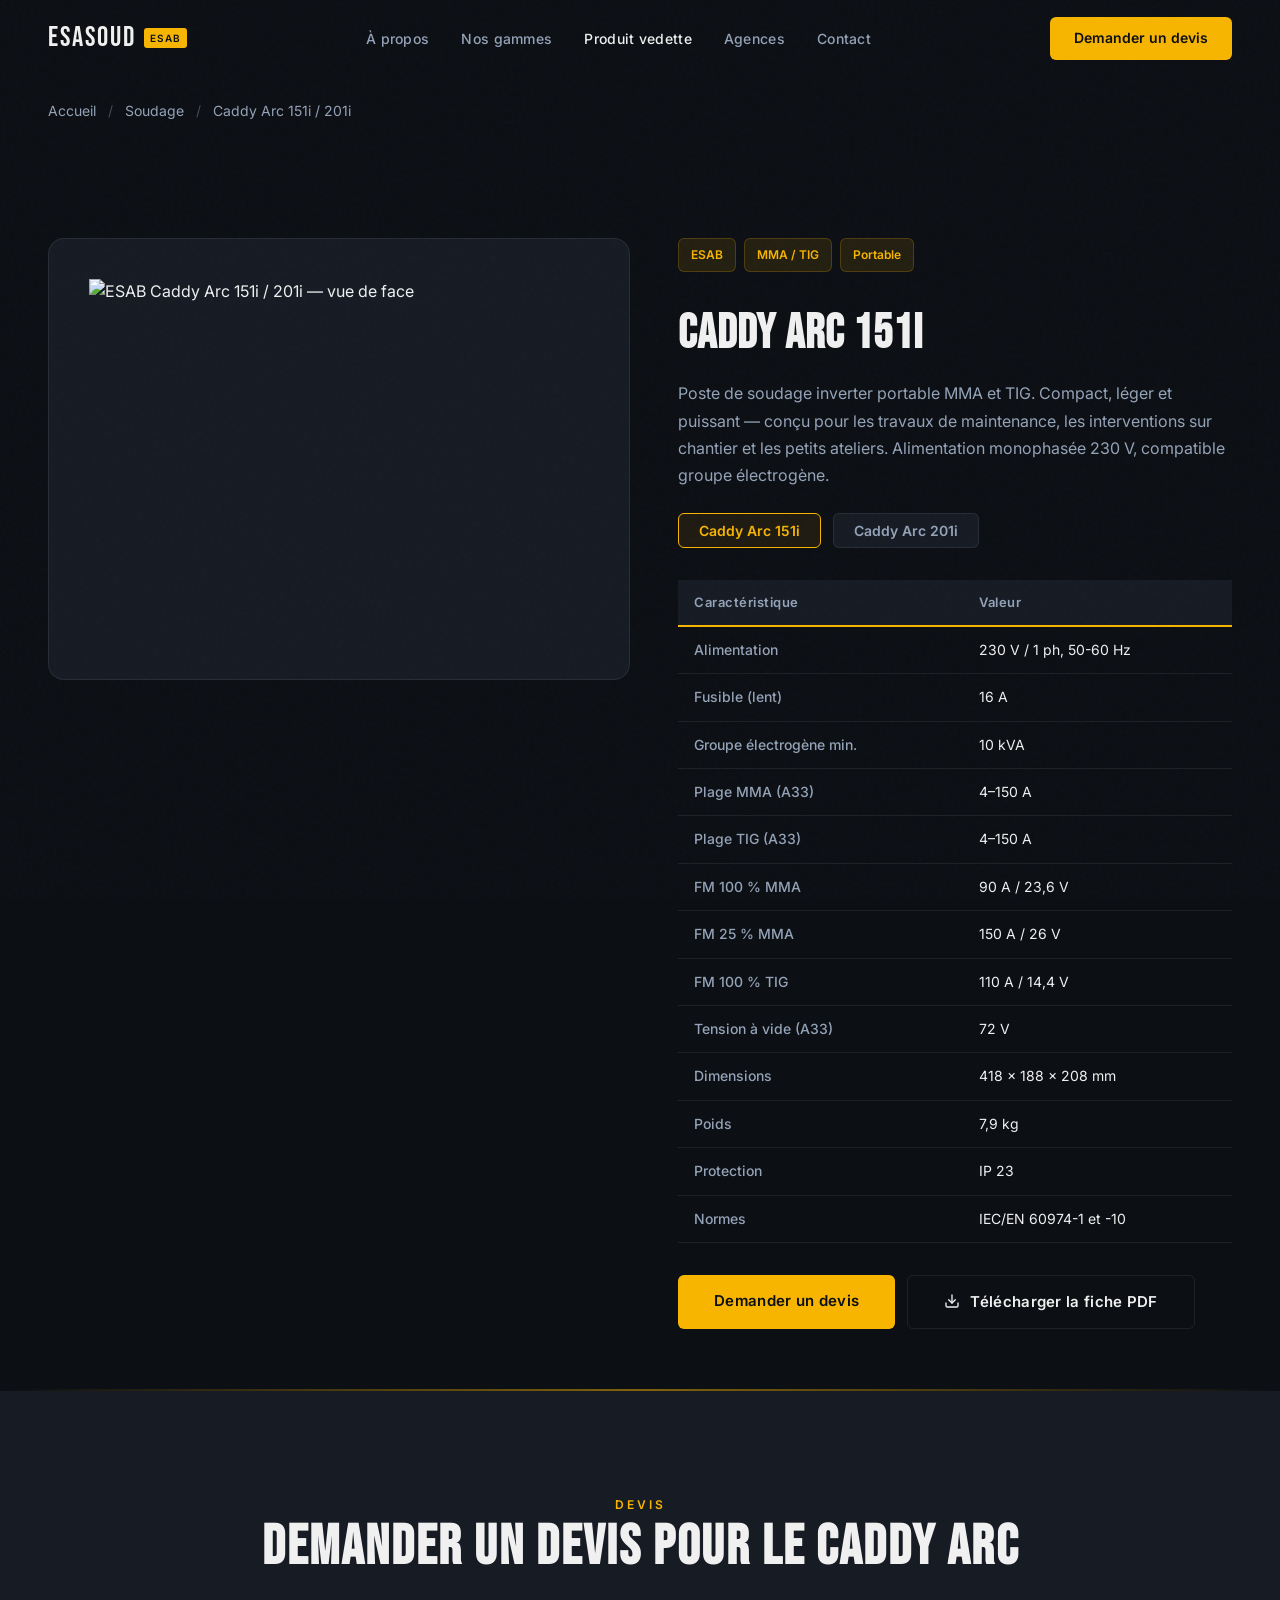
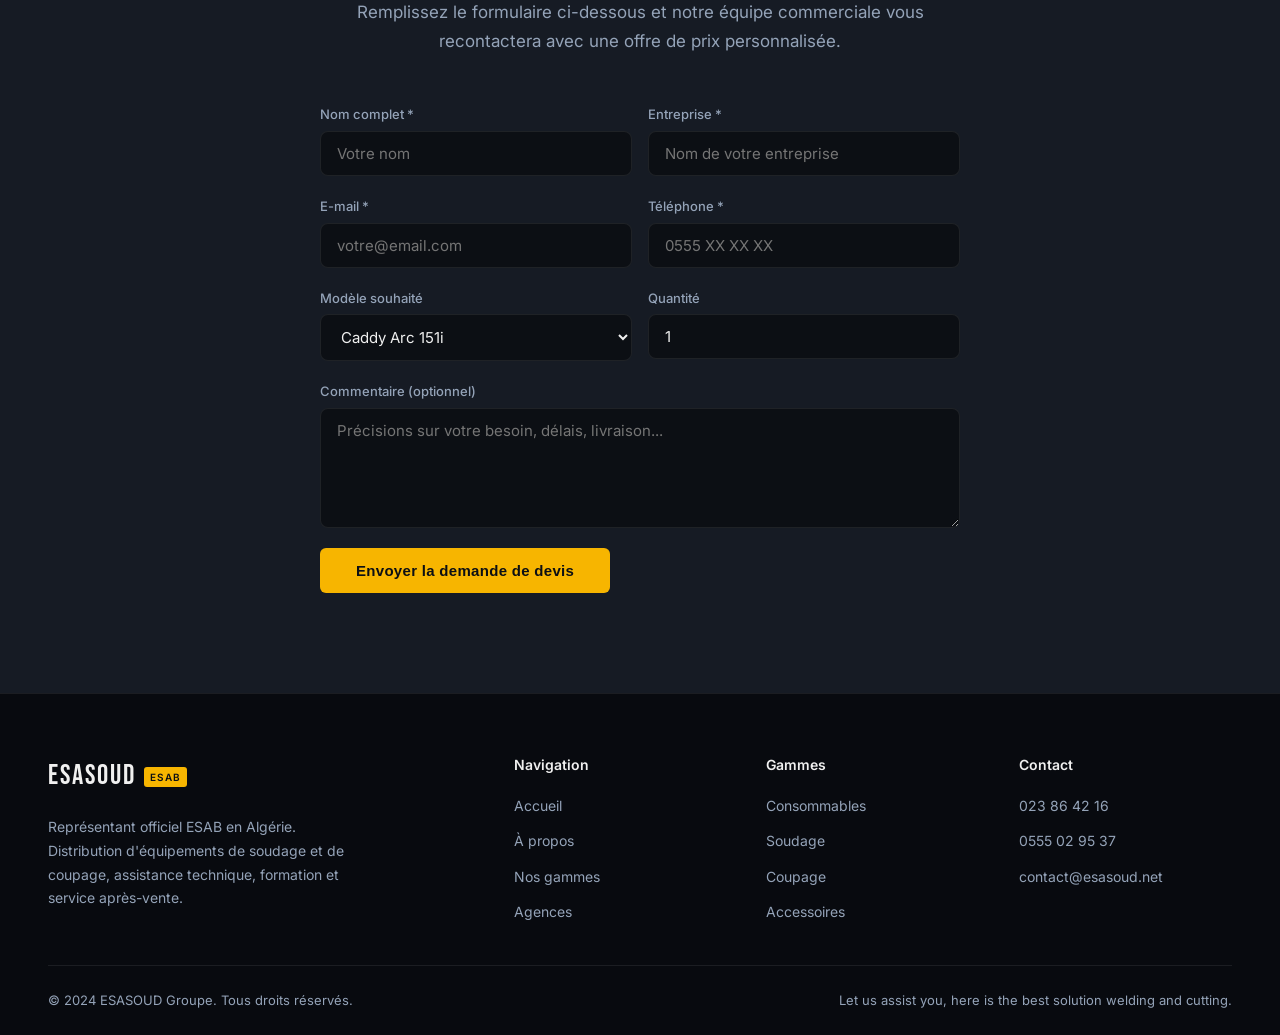
==== produit.html @ b8104f25 "ESASOUD V1 — Forge noire (dark theme) Site vitrine complet : slider full screen 4 slides, gammes, pr" ====
<!DOCTYPE html>
<html lang="fr">
<head>
  <meta charset="UTF-8">
  <meta name="viewport" content="width=device-width, initial-scale=1.0">
  <title>Caddy Arc 151i / 201i — ESASOUD Welding & Cutting</title>
  <meta name="description" content="Fiche technique du poste de soudage portable ESAB Caddy Arc 151i et 201i. Spécifications complètes, PDF et demande de devis.">
  <link rel="preconnect" href="https://fonts.googleapis.com">
  <link rel="preconnect" href="https://fonts.gstatic.com" crossorigin>
  <link href="https://fonts.googleapis.com/css2?family=Bebas+Neue&family=Inter:wght@400;500;600;700&display=swap" rel="stylesheet">
  <link rel="stylesheet" href="assets/css/style.css">
</head>
<body>

  <!-- ====== HEADER ====== -->
  <header class="site-header scrolled" role="banner">
    <div class="container nav-inner">
      <a href="/" class="logo" aria-label="ESASOUD — Accueil">
        ESASOUD <span class="esab-badge">ESAB</span>
      </a>
      <nav aria-label="Navigation principale">
        <ul class="nav-links">
          <li><a href="/#about">À propos</a></li>
          <li><a href="/#gammes">Nos gammes</a></li>
          <li><a href="/#produit" class="active">Produit vedette</a></li>
          <li><a href="/#agences">Agences</a></li>
          <li><a href="/#contact">Contact</a></li>
        </ul>
      </nav>
      <a href="#devis" class="nav-cta">Demander un devis</a>
      <button class="hamburger" aria-label="Ouvrir le menu" aria-expanded="false">
        <span></span><span></span><span></span>
      </button>
    </div>
  </header>

  <!-- Mobile nav -->
  <div class="mobile-nav" aria-hidden="true">
    <a href="/">Accueil</a>
    <a href="/#about">À propos</a>
    <a href="/#gammes">Nos gammes</a>
    <a href="/#agences">Agences</a>
    <a href="/#contact">Contact</a>
  </div>

  <!-- ====== BREADCRUMB ====== -->
  <div class="breadcrumb">
    <div class="container">
      <a href="/">Accueil</a>
      <span class="sep">/</span>
      <a href="/#gammes">Soudage</a>
      <span class="sep">/</span>
      <span>Caddy Arc 151i / 201i</span>
    </div>
  </div>

  <!-- ====== PRODUCT HERO ====== -->
  <section class="product-hero">
    <div class="container">
      <div class="product-grid">

        <!-- Gallery -->
        <div class="product-gallery reveal">
          <img src="https://www.esasoud.net/components/com_jshopping/files/img_products/full_902474_Caddy_Arc_151i.jpg"
               referrerpolicy="no-referrer"
               alt="ESAB Caddy Arc 151i / 201i — vue de face"
               width="500" height="400">
        </div>

        <!-- Details -->
        <div class="product-details reveal">
          <div class="product-badges">
            <span class="badge">ESAB</span>
            <span class="badge">MMA / TIG</span>
            <span class="badge">Portable</span>
          </div>
          <h1>Caddy Arc <span data-spec-151i="151i" data-spec-201i="201i">151i</span></h1>
          <p class="product-subtitle">Poste de soudage inverter portable MMA et TIG. Compact, léger et puissant — conçu pour les travaux de maintenance, les interventions sur chantier et les petits ateliers. Alimentation monophasée 230 V, compatible groupe électrogène.</p>

          <div class="model-selector">
            <button class="model-btn active" data-model="151i" type="button">Caddy Arc 151i</button>
            <button class="model-btn" data-model="201i" type="button">Caddy Arc 201i</button>
          </div>

          <!-- Specs table -->
          <table class="specs-table">
            <thead>
              <tr>
                <th>Caractéristique</th>
                <th>Valeur</th>
              </tr>
            </thead>
            <tbody>
              <tr>
                <td class="spec-name">Alimentation</td>
                <td>230 V / 1 ph, 50-60 Hz</td>
              </tr>
              <tr>
                <td class="spec-name">Fusible (lent)</td>
                <td>16 A</td>
              </tr>
              <tr>
                <td class="spec-name">Groupe électrogène min.</td>
                <td data-spec-151i="10 kVA" data-spec-201i="12 kVA">10 kVA</td>
              </tr>
              <tr>
                <td class="spec-name">Plage MMA (A33)</td>
                <td data-spec-151i="4–150 A" data-spec-201i="4–170 A">4–150 A</td>
              </tr>
              <tr>
                <td class="spec-name">Plage TIG (A33)</td>
                <td data-spec-151i="4–150 A" data-spec-201i="4–220 A">4–150 A</td>
              </tr>
              <tr>
                <td class="spec-name">FM 100 % MMA</td>
                <td data-spec-151i="90 A / 23,6 V" data-spec-201i="110 A / 24,4 V">90 A / 23,6 V</td>
              </tr>
              <tr>
                <td class="spec-name">FM 25 % MMA</td>
                <td data-spec-151i="150 A / 26 V" data-spec-201i="170 A / 26,8 V">150 A / 26 V</td>
              </tr>
              <tr>
                <td class="spec-name">FM 100 % TIG</td>
                <td>110 A / 14,4 V</td>
              </tr>
              <tr>
                <td class="spec-name">Tension à vide (A33)</td>
                <td>72 V</td>
              </tr>
              <tr>
                <td class="spec-name">Dimensions</td>
                <td>418 × 188 × 208 mm</td>
              </tr>
              <tr>
                <td class="spec-name">Poids</td>
                <td data-spec-151i="7,9 kg" data-spec-201i="8,3 kg">7,9 kg</td>
              </tr>
              <tr>
                <td class="spec-name">Protection</td>
                <td>IP 23</td>
              </tr>
              <tr>
                <td class="spec-name">Normes</td>
                <td>IEC/EN 60974-1 et -10</td>
              </tr>
            </tbody>
          </table>

          <div class="product-actions">
            <a href="#devis" class="btn-primary">Demander un devis</a>
            <a href="https://www.esasoud.net/components/com_jshopping/files/demo_products/Caddy____Arc_151i_201i.pdf"
               class="btn-outline" target="_blank" rel="noopener">
              <svg width="16" height="16" viewBox="0 0 24 24" fill="none" stroke="currentColor" stroke-width="2" stroke-linecap="round" stroke-linejoin="round" style="vertical-align: -2px; margin-right: 6px;"><path d="M21 15v4a2 2 0 01-2 2H5a2 2 0 01-2-2v-4"/><polyline points="7 10 12 15 17 10"/><line x1="12" y1="15" x2="12" y2="3"/></svg>
              Télécharger la fiche PDF
            </a>
          </div>
        </div>
      </div>
    </div>
  </section>

  <div class="section-divider"></div>

  <!-- ====== DEMANDE DE DEVIS ====== -->
  <section class="quote-section" id="devis">
    <div class="container">
      <div class="reveal" style="text-align: center;">
        <span class="section-label">Devis</span>
        <h2 class="section-title">Demander un devis pour le Caddy Arc</h2>
        <p class="section-desc" style="margin: 0 auto 48px;">Remplissez le formulaire ci-dessous et notre équipe commerciale vous recontactera avec une offre de prix personnalisée.</p>
      </div>
      <form class="contact-form quote-form reveal" id="quoteForm" novalidate>
        <div class="form-row">
          <div class="form-group">
            <label for="qName">Nom complet *</label>
            <input type="text" id="qName" name="name" required autocomplete="name" placeholder="Votre nom">
          </div>
          <div class="form-group">
            <label for="qCompany">Entreprise *</label>
            <input type="text" id="qCompany" name="company" required autocomplete="organization" placeholder="Nom de votre entreprise">
          </div>
        </div>
        <div class="form-row">
          <div class="form-group">
            <label for="qEmail">E-mail *</label>
            <input type="email" id="qEmail" name="email" required autocomplete="email" placeholder="votre@email.com">
          </div>
          <div class="form-group">
            <label for="qPhone">Téléphone *</label>
            <input type="tel" id="qPhone" name="phone" required autocomplete="tel" placeholder="0555 XX XX XX">
          </div>
        </div>
        <div class="form-row">
          <div class="form-group">
            <label for="qModel">Modèle souhaité</label>
            <select id="qModel" name="model">
              <option value="151i">Caddy Arc 151i</option>
              <option value="201i">Caddy Arc 201i</option>
              <option value="both">Les deux modèles</option>
            </select>
          </div>
          <div class="form-group">
            <label for="qQty">Quantité</label>
            <input type="number" id="qQty" name="quantity" min="1" value="1" placeholder="1">
          </div>
        </div>
        <div class="form-group">
          <label for="qMessage">Commentaire (optionnel)</label>
          <textarea id="qMessage" name="message" rows="4" placeholder="Précisions sur votre besoin, délais, livraison..."></textarea>
        </div>
        <button type="submit" class="btn-primary" style="align-self: flex-start;">Envoyer la demande de devis</button>
      </form>
      <div class="form-success" id="quoteSuccess">
        <h3>Demande envoyée</h3>
        <p>Merci pour votre demande de devis. Notre équipe commerciale vous contactera dans les plus brefs délais.</p>
      </div>
    </div>
  </section>

  <!-- ====== FOOTER ====== -->
  <footer class="site-footer" role="contentinfo">
    <div class="container">
      <div class="footer-grid">
        <div class="footer-brand">
          <div class="logo">ESASOUD <span class="esab-badge">ESAB</span></div>
          <p>Représentant officiel ESAB en Algérie. Distribution d'équipements de soudage et de coupage, assistance technique, formation et service après-vente.</p>
        </div>
        <div class="footer-col">
          <h4>Navigation</h4>
          <ul>
            <li><a href="/">Accueil</a></li>
            <li><a href="/#about">À propos</a></li>
            <li><a href="/#gammes">Nos gammes</a></li>
            <li><a href="/#agences">Agences</a></li>
          </ul>
        </div>
        <div class="footer-col">
          <h4>Gammes</h4>
          <ul>
            <li><a href="/#gammes">Consommables</a></li>
            <li><a href="/#gammes">Soudage</a></li>
            <li><a href="/#gammes">Coupage</a></li>
            <li><a href="/#gammes">Accessoires</a></li>
          </ul>
        </div>
        <div class="footer-col">
          <h4>Contact</h4>
          <ul>
            <li><a href="tel:+21323864216">023 86 42 16</a></li>
            <li><a href="tel:+213555029537">0555 02 95 37</a></li>
            <li><a href="mailto:contact@esasoud.net">contact@esasoud.net</a></li>
          </ul>
        </div>
      </div>
      <div class="footer-bottom">
        <span>&copy; 2024 ESASOUD Groupe. Tous droits réservés.</span>
        <span>Let us assist you, here is the best solution welding and cutting.</span>
      </div>
    </div>
  </footer>

  <script src="assets/js/main.js"></script>
</body>
</html>
---- assets/css/style.css ----
/* ============================================================
   ESASOUD Welding & Cutting — « Forge noire » Design System
   ============================================================ */

/* --- Reset & Base --- */
*, *::before, *::after { box-sizing: border-box; margin: 0; padding: 0; }

:root {
  /* Palette */
  --bg-deep:       #0C0F14;
  --bg-surface:    #161B24;
  --bg-graphite:   #1E2530;
  --text-primary:  #F0F0F0;
  --text-secondary:#94A3B8;
  --accent-yellow: #F7B500;
  --accent-blue:   #3B82F6;
  --border-steel:  rgba(255,255,255,0.08);
  --destructive:   #EF4444;

  /* Typography */
  --font-display: 'Bebas Neue', sans-serif;
  --font-body:    'Inter', sans-serif;

  /* Spacing */
  --container-max: 1280px;
  --pad-mobile:    24px;
  --pad-desktop:   48px;

  /* Animation */
  --ease-out: cubic-bezier(0.16, 1, 0.3, 1);
  --duration: 400ms;
}

html {
  scroll-behavior: smooth;
  font-size: 16px;
}

body {
  font-family: var(--font-body);
  background: var(--bg-deep);
  color: var(--text-primary);
  line-height: 1.6;
  overflow-x: hidden;
  -webkit-font-smoothing: antialiased;
}

img { max-width: 100%; height: auto; display: block; }
a { color: var(--accent-yellow); text-decoration: none; transition: color .2s; }
a:hover { color: #ffd04d; }
a:focus-visible, button:focus-visible, input:focus-visible, textarea:focus-visible, select:focus-visible {
  outline: 2px solid var(--accent-yellow);
  outline-offset: 2px;
}

/* --- Utility --- */
.container {
  width: 100%;
  max-width: var(--container-max);
  margin: 0 auto;
  padding: 0 var(--pad-mobile);
}
@media (min-width: 1024px) {
  .container { padding: 0 var(--pad-desktop); }
}

.section-divider {
  width: 100%;
  height: 2px;
  background: linear-gradient(90deg, transparent 0%, var(--accent-yellow) 50%, transparent 100%);
  opacity: .5;
}

/* --- Noise overlay (grain métallique) --- */
body::before {
  content: '';
  position: fixed;
  inset: 0;
  z-index: 9999;
  pointer-events: none;
  background-image: url("data:image/svg+xml,%3Csvg viewBox='0 0 256 256' xmlns='http://www.w3.org/2000/svg'%3E%3Cfilter id='n'%3E%3CfeTurbulence type='fractalNoise' baseFrequency='0.9' numOctaves='4' stitchTiles='stitch'/%3E%3C/filter%3E%3Crect width='100%25' height='100%25' filter='url(%23n)' opacity='0.04'/%3E%3C/svg%3E");
  background-repeat: repeat;
  opacity: .45;
}

/* ============================================================
   HEADER / NAV
   ============================================================ */
.site-header {
  position: fixed;
  top: 0; left: 0; right: 0;
  z-index: 1000;
  padding: 16px 0;
  transition: background var(--duration) var(--ease-out), box-shadow var(--duration);
}
.site-header.scrolled {
  background: rgba(12,15,20,0.92);
  backdrop-filter: blur(12px);
  -webkit-backdrop-filter: blur(12px);
  box-shadow: 0 1px 0 var(--border-steel);
}

.nav-inner {
  display: flex;
  align-items: center;
  justify-content: space-between;
}

.logo {
  font-family: var(--font-display);
  font-size: 28px;
  letter-spacing: 2px;
  color: var(--text-primary);
  display: flex;
  align-items: center;
  gap: 8px;
}
.logo .esab-badge {
  font-family: var(--font-body);
  font-size: 10px;
  font-weight: 600;
  letter-spacing: 1px;
  background: var(--accent-yellow);
  color: var(--bg-deep);
  padding: 2px 6px;
  border-radius: 3px;
}

.nav-links {
  display: none;
  list-style: none;
  gap: 32px;
  align-items: center;
}
.nav-links a {
  color: var(--text-secondary);
  font-size: 14px;
  font-weight: 500;
  letter-spacing: .3px;
  transition: color .2s;
}
.nav-links a:hover,
.nav-links a.active {
  color: var(--text-primary);
}

.nav-cta {
  display: none;
  background: var(--accent-yellow);
  color: var(--bg-deep) !important;
  font-weight: 600;
  font-size: 14px;
  padding: 10px 24px;
  border-radius: 6px;
  transition: transform .2s, box-shadow .2s;
  cursor: pointer;
}
.nav-cta:hover {
  transform: translateY(-1px);
  box-shadow: 0 4px 20px rgba(247,181,0,0.3);
  color: var(--bg-deep) !important;
}

@media (min-width: 768px) {
  .nav-links { display: flex; }
  .nav-cta   { display: inline-block; }
}

/* Hamburger */
.hamburger {
  display: flex;
  flex-direction: column;
  gap: 5px;
  cursor: pointer;
  background: none;
  border: none;
  padding: 8px;
  z-index: 1100;
}
.hamburger span {
  display: block;
  width: 24px;
  height: 2px;
  background: var(--text-primary);
  border-radius: 2px;
  transition: transform .3s var(--ease-out), opacity .2s;
}
.hamburger.open span:nth-child(1) { transform: translateY(7px) rotate(45deg); }
.hamburger.open span:nth-child(2) { opacity: 0; }
.hamburger.open span:nth-child(3) { transform: translateY(-7px) rotate(-45deg); }

@media (min-width: 768px) {
  .hamburger { display: none; }
}

/* Mobile panel */
.mobile-nav {
  position: fixed;
  inset: 0;
  z-index: 1050;
  background: rgba(12,15,20,0.97);
  backdrop-filter: blur(16px);
  -webkit-backdrop-filter: blur(16px);
  display: flex;
  flex-direction: column;
  align-items: center;
  justify-content: center;
  gap: 32px;
  transform: translateX(100%);
  transition: transform .4s var(--ease-out);
}
.mobile-nav.open { transform: translateX(0); }
.mobile-nav a {
  font-family: var(--font-display);
  font-size: 32px;
  color: var(--text-primary);
  letter-spacing: 2px;
}
.mobile-nav a:hover { color: var(--accent-yellow); }

/* ============================================================
   HERO SLIDER
   ============================================================ */
.hero-slider {
  position: relative;
  width: 100%;
  height: 100vh;
  min-height: 600px;
  overflow: hidden;
  background: var(--bg-deep);
}

.slide {
  position: absolute;
  inset: 0;
  opacity: 0;
  transition: opacity 1s ease-in-out;
  display: flex;
  align-items: center;
  justify-content: center;
}
.slide.active { opacity: 1; z-index: 2; }

.slide-bg {
  position: absolute;
  inset: 0;
  background-size: cover;
  background-position: center;
  filter: brightness(0.35);
  transform: scale(1.05);
  transition: transform 6s ease-out;
}
.slide.active .slide-bg {
  transform: scale(1);
}

.slide-overlay {
  position: absolute;
  inset: 0;
  background: linear-gradient(180deg, rgba(12,15,20,0.3) 0%, rgba(12,15,20,0.7) 100%);
}

.slide-content {
  position: relative;
  z-index: 3;
  text-align: center;
  max-width: 900px;
  padding: 0 var(--pad-mobile);
}

.slide-content h1 {
  font-family: var(--font-display);
  font-size: clamp(48px, 8vw, 96px);
  line-height: 1;
  letter-spacing: 3px;
  color: var(--text-primary);
  margin-bottom: 20px;
}
.slide-content h1 .highlight {
  color: var(--accent-yellow);
}
.slide-content p {
  font-size: clamp(16px, 2vw, 20px);
  color: var(--text-secondary);
  max-width: 600px;
  margin: 0 auto 32px;
  line-height: 1.7;
}

.btn-primary {
  display: inline-block;
  background: var(--accent-yellow);
  color: var(--bg-deep);
  font-weight: 600;
  font-size: 15px;
  padding: 14px 36px;
  border-radius: 6px;
  border: none;
  cursor: pointer;
  transition: transform .2s, box-shadow .3s;
  letter-spacing: .3px;
}
.btn-primary:hover {
  transform: translateY(-2px);
  box-shadow: 0 8px 30px rgba(247,181,0,0.3);
  color: var(--bg-deep);
}

.btn-outline {
  display: inline-block;
  background: transparent;
  color: var(--text-primary);
  font-weight: 600;
  font-size: 15px;
  padding: 14px 36px;
  border-radius: 6px;
  border: 1.5px solid var(--border-steel);
  cursor: pointer;
  transition: border-color .2s, background .2s;
  letter-spacing: .3px;
}
.btn-outline:hover {
  border-color: var(--accent-yellow);
  background: rgba(247,181,0,0.05);
  color: var(--text-primary);
}

/* Slider controls */
.slider-arrows {
  position: absolute;
  bottom: 50%;
  transform: translateY(50%);
  left: 0; right: 0;
  z-index: 10;
  display: flex;
  justify-content: space-between;
  padding: 0 16px;
  pointer-events: none;
}
.slider-arrows button {
  pointer-events: auto;
  background: rgba(255,255,255,0.08);
  border: 1px solid var(--border-steel);
  color: var(--text-primary);
  width: 48px;
  height: 48px;
  border-radius: 50%;
  cursor: pointer;
  font-size: 18px;
  transition: background .2s, border-color .2s;
  display: flex;
  align-items: center;
  justify-content: center;
  backdrop-filter: blur(8px);
}
.slider-arrows button:hover {
  background: rgba(247,181,0,0.15);
  border-color: var(--accent-yellow);
}

.slider-progress {
  position: absolute;
  bottom: 40px;
  left: 50%;
  transform: translateX(-50%);
  z-index: 10;
  display: flex;
  gap: 12px;
  align-items: center;
}
.progress-bar {
  width: 60px;
  height: 3px;
  background: rgba(255,255,255,0.15);
  border-radius: 2px;
  overflow: hidden;
  cursor: pointer;
}
.progress-bar .fill {
  height: 100%;
  width: 0%;
  background: var(--accent-yellow);
  border-radius: 2px;
  transition: width .1s linear;
}
.progress-bar.active .fill {
  width: 100%;
  transition: width 6s linear;
}

/* Scroll hint */
.scroll-hint {
  position: absolute;
  bottom: 90px;
  left: 50%;
  transform: translateX(-50%);
  z-index: 10;
  display: flex;
  flex-direction: column;
  align-items: center;
  gap: 8px;
  opacity: .5;
}
.scroll-hint span {
  font-size: 11px;
  letter-spacing: 2px;
  text-transform: uppercase;
  color: var(--text-secondary);
}
.scroll-hint .mouse {
  width: 20px;
  height: 32px;
  border: 2px solid var(--text-secondary);
  border-radius: 12px;
  position: relative;
}
.scroll-hint .mouse::after {
  content: '';
  position: absolute;
  top: 6px;
  left: 50%;
  transform: translateX(-50%);
  width: 3px;
  height: 6px;
  background: var(--text-secondary);
  border-radius: 2px;
  animation: scrollWheel 2s ease-in-out infinite;
}
@keyframes scrollWheel {
  0%, 100% { opacity: 1; transform: translateX(-50%) translateY(0); }
  50%      { opacity: 0; transform: translateX(-50%) translateY(10px); }
}

/* ============================================================
   SECTIONS — Common
   ============================================================ */
section {
  padding: 80px 0;
}
@media (min-width: 768px) {
  section { padding: 100px 0; }
}

.section-label {
  font-size: 12px;
  font-weight: 600;
  letter-spacing: 3px;
  text-transform: uppercase;
  color: var(--accent-yellow);
  margin-bottom: 12px;
}

.section-title {
  font-family: var(--font-display);
  font-size: clamp(36px, 5vw, 56px);
  line-height: 1.1;
  letter-spacing: 2px;
  margin-bottom: 20px;
}

.section-desc {
  color: var(--text-secondary);
  font-size: 17px;
  max-width: 640px;
  line-height: 1.7;
}

/* ============================================================
   ABOUT
   ============================================================ */
.about { background: var(--bg-deep); }

.about-grid {
  display: grid;
  gap: 48px;
  margin-top: 48px;
}
@media (min-width: 768px) {
  .about-grid { grid-template-columns: 1fr 1fr; align-items: center; }
}

.about-image {
  border-radius: 12px;
  overflow: hidden;
  position: relative;
}
.about-image img {
  width: 100%;
  aspect-ratio: 16/10;
  object-fit: cover;
}
.about-image::after {
  content: '';
  position: absolute;
  inset: 0;
  border: 1px solid var(--border-steel);
  border-radius: 12px;
  pointer-events: none;
}

.about-stats {
  display: grid;
  grid-template-columns: repeat(2, 1fr);
  gap: 24px;
  margin-top: 32px;
}
.stat-card {
  background: var(--bg-surface);
  border: 1px solid var(--border-steel);
  border-radius: 10px;
  padding: 24px;
  text-align: center;
}
.stat-card .number {
  font-family: var(--font-display);
  font-size: 40px;
  color: var(--accent-yellow);
  line-height: 1;
}
.stat-card .label {
  font-size: 13px;
  color: var(--text-secondary);
  margin-top: 6px;
}

/* ============================================================
   GAMMES (Product categories)
   ============================================================ */
.gammes { background: var(--bg-surface); }

.gammes-grid {
  display: grid;
  gap: 24px;
  margin-top: 48px;
}
@media (min-width: 768px) {
  .gammes-grid { grid-template-columns: repeat(2, 1fr); }
}
@media (min-width: 1024px) {
  .gammes-grid { grid-template-columns: repeat(4, 1fr); }
}

.gamme-card {
  background: var(--bg-graphite);
  border: 1px solid var(--border-steel);
  border-radius: 12px;
  overflow: hidden;
  transition: transform .3s var(--ease-out), border-color .3s;
  cursor: pointer;
  position: relative;
}
.gamme-card::before {
  content: '';
  position: absolute;
  top: 0; left: 0; right: 0;
  height: 2px;
  background: var(--accent-yellow);
  transform: scaleX(0);
  transition: transform .3s var(--ease-out);
}
.gamme-card:hover {
  transform: translateY(-4px);
  border-color: rgba(247,181,0,0.2);
}
.gamme-card:hover::before {
  transform: scaleX(1);
}

.gamme-card .card-img {
  width: 100%;
  aspect-ratio: 4/3;
  object-fit: cover;
  transition: transform .4s var(--ease-out);
}
.gamme-card:hover .card-img {
  transform: scale(1.05);
}
.gamme-card .card-img-wrapper {
  overflow: hidden;
}

.gamme-card .card-body {
  padding: 20px;
}
.gamme-card h3 {
  font-size: 18px;
  font-weight: 600;
  margin-bottom: 8px;
}
.gamme-card p {
  font-size: 14px;
  color: var(--text-secondary);
  line-height: 1.6;
}

/* Metallic sheen effect */
.gamme-card::after {
  content: '';
  position: absolute;
  top: 0; left: 0;
  width: 120px;
  height: 120px;
  background: radial-gradient(circle, rgba(255,255,255,0.04) 0%, transparent 70%);
  pointer-events: none;
}

/* ============================================================
   PRODUIT VEDETTE
   ============================================================ */
.featured { background: var(--bg-deep); }

.featured-grid {
  display: grid;
  gap: 48px;
  margin-top: 48px;
  align-items: center;
}
@media (min-width: 768px) {
  .featured-grid { grid-template-columns: 1fr 1fr; }
}

.featured-img-wrapper {
  background: var(--bg-surface);
  border-radius: 16px;
  border: 1px solid var(--border-steel);
  padding: 32px;
  display: flex;
  align-items: center;
  justify-content: center;
}
.featured-img-wrapper img {
  max-height: 360px;
  object-fit: contain;
}

.featured-info h3 {
  font-family: var(--font-display);
  font-size: clamp(28px, 4vw, 42px);
  letter-spacing: 1px;
  margin-bottom: 16px;
}

.model-selector {
  display: flex;
  gap: 12px;
  margin-bottom: 24px;
}
.model-btn {
  background: var(--bg-surface);
  border: 1.5px solid var(--border-steel);
  color: var(--text-secondary);
  padding: 8px 20px;
  border-radius: 6px;
  font-size: 14px;
  font-weight: 600;
  cursor: pointer;
  transition: all .2s;
  font-family: var(--font-body);
}
.model-btn.active,
.model-btn:hover {
  border-color: var(--accent-yellow);
  color: var(--accent-yellow);
  background: rgba(247,181,0,0.08);
}

.specs-mini {
  display: grid;
  grid-template-columns: repeat(2, 1fr);
  gap: 16px;
  margin-bottom: 28px;
}
.spec-item {
  background: var(--bg-surface);
  border-radius: 8px;
  padding: 16px;
  border: 1px solid var(--border-steel);
}
.spec-item .spec-label {
  font-size: 12px;
  color: var(--text-secondary);
  margin-bottom: 4px;
}
.spec-item .spec-value {
  font-size: 18px;
  font-weight: 600;
}

.featured-actions {
  display: flex;
  gap: 12px;
  flex-wrap: wrap;
}

/* ============================================================
   PARTENAIRES
   ============================================================ */
.partners { background: var(--bg-surface); }

.partners-track-wrapper {
  overflow: hidden;
  margin-top: 48px;
  position: relative;
}
.partners-track-wrapper::before,
.partners-track-wrapper::after {
  content: '';
  position: absolute;
  top: 0; bottom: 0;
  width: 80px;
  z-index: 2;
  pointer-events: none;
}
.partners-track-wrapper::before {
  left: 0;
  background: linear-gradient(90deg, var(--bg-surface) 0%, transparent 100%);
}
.partners-track-wrapper::after {
  right: 0;
  background: linear-gradient(270deg, var(--bg-surface) 0%, transparent 100%);
}

.partners-track {
  display: flex;
  gap: 64px;
  align-items: center;
  animation: scrollPartners 25s linear infinite;
  width: max-content;
}
@keyframes scrollPartners {
  0%   { transform: translateX(0); }
  100% { transform: translateX(-50%); }
}

.partner-item {
  flex-shrink: 0;
  display: flex;
  align-items: center;
  justify-content: center;
  height: 60px;
  opacity: .5;
  transition: opacity .3s;
  filter: grayscale(1) brightness(1.5);
}
.partner-item:hover {
  opacity: 1;
  filter: grayscale(0) brightness(1);
}
.partner-item img {
  max-height: 50px;
  max-width: 140px;
  object-fit: contain;
}
.partner-esab {
  font-family: var(--font-body);
  font-size: 28px;
  font-weight: 800;
  letter-spacing: 4px;
  color: var(--text-primary);
}

/* ============================================================
   AGENCES
   ============================================================ */
.agencies { background: var(--bg-deep); }

.agencies-grid {
  display: grid;
  gap: 20px;
  margin-top: 48px;
}
@media (min-width: 768px) {
  .agencies-grid { grid-template-columns: repeat(2, 1fr); }
}
@media (min-width: 1024px) {
  .agencies-grid { grid-template-columns: repeat(3, 1fr); }
}

.agency-card {
  background: var(--bg-surface);
  border: 1px solid var(--border-steel);
  border-radius: 12px;
  padding: 28px;
  transition: border-color .3s, transform .3s var(--ease-out);
}
.agency-card:hover {
  border-color: rgba(247,181,0,0.2);
  transform: translateY(-2px);
}
.agency-card .city {
  font-family: var(--font-display);
  font-size: 24px;
  letter-spacing: 1px;
  margin-bottom: 4px;
}
.agency-card .entity {
  font-size: 13px;
  color: var(--accent-yellow);
  font-weight: 500;
  margin-bottom: 16px;
}
.agency-card .address {
  font-size: 14px;
  color: var(--text-secondary);
  line-height: 1.6;
  margin-bottom: 16px;
}
.agency-card .phones {
  display: flex;
  flex-direction: column;
  gap: 6px;
  margin-bottom: 16px;
}
.agency-card .phones a {
  font-size: 14px;
  color: var(--text-primary);
  display: flex;
  align-items: center;
  gap: 8px;
}
.agency-card .phones a .icon-phone {
  width: 16px;
  height: 16px;
  flex-shrink: 0;
}

.agency-card .hours {
  font-size: 13px;
  color: var(--text-secondary);
  padding-top: 12px;
  border-top: 1px solid var(--border-steel);
  display: flex;
  align-items: center;
  gap: 8px;
}

.agency-card .map-link {
  display: inline-flex;
  align-items: center;
  gap: 6px;
  font-size: 13px;
  font-weight: 600;
  color: var(--accent-blue);
  margin-top: 12px;
  transition: color .2s;
}
.agency-card .map-link:hover { color: #60a5fa; }

.agency-card.siege {
  border-color: rgba(247,181,0,0.15);
  background: linear-gradient(135deg, var(--bg-surface) 0%, rgba(247,181,0,0.03) 100%);
}
@media (min-width: 1024px) {
  .agency-card.siege { grid-column: span 2; }
}

/* ============================================================
   CONTACT
   ============================================================ */
.contact { background: var(--bg-surface); }

.contact-grid {
  display: grid;
  gap: 48px;
  margin-top: 48px;
}
@media (min-width: 768px) {
  .contact-grid { grid-template-columns: 1fr 1fr; }
}

.contact-form {
  display: flex;
  flex-direction: column;
  gap: 20px;
}

.form-group { display: flex; flex-direction: column; gap: 6px; }
.form-group label {
  font-size: 13px;
  font-weight: 500;
  color: var(--text-secondary);
}
.form-group input,
.form-group textarea,
.form-group select {
  background: var(--bg-deep);
  border: 1px solid var(--border-steel);
  border-radius: 8px;
  padding: 12px 16px;
  color: var(--text-primary);
  font-family: var(--font-body);
  font-size: 15px;
  transition: border-color .2s;
  min-height: 44px;
}
.form-group input:focus,
.form-group textarea:focus {
  border-color: var(--accent-yellow);
  outline: none;
}
.form-group textarea { resize: vertical; min-height: 120px; }

.form-row {
  display: grid;
  grid-template-columns: 1fr 1fr;
  gap: 16px;
}
@media (max-width: 480px) {
  .form-row { grid-template-columns: 1fr; }
}

.form-success {
  display: none;
  background: rgba(34,197,94,0.1);
  border: 1px solid rgba(34,197,94,0.3);
  border-radius: 10px;
  padding: 24px;
  text-align: center;
}
.form-success.show { display: block; }
.form-success h3 {
  color: #22c55e;
  font-size: 18px;
  margin-bottom: 8px;
}
.form-success p {
  color: var(--text-secondary);
  font-size: 14px;
}

.contact-info { display: flex; flex-direction: column; gap: 28px; }
.contact-info-item {
  display: flex;
  gap: 16px;
}
.contact-info-item .icon-box {
  width: 48px;
  height: 48px;
  background: rgba(247,181,0,0.08);
  border-radius: 10px;
  display: flex;
  align-items: center;
  justify-content: center;
  flex-shrink: 0;
}
.contact-info-item .icon-box svg {
  width: 22px;
  height: 22px;
  stroke: var(--accent-yellow);
}
.contact-info-item h4 {
  font-size: 15px;
  font-weight: 600;
  margin-bottom: 4px;
}
.contact-info-item p,
.contact-info-item a {
  font-size: 14px;
  color: var(--text-secondary);
}

/* ============================================================
   FOOTER
   ============================================================ */
.site-footer {
  background: #080A0F;
  border-top: 1px solid var(--border-steel);
  padding: 60px 0 24px;
}

.footer-grid {
  display: grid;
  gap: 40px;
  margin-bottom: 40px;
}
@media (min-width: 768px) {
  .footer-grid { grid-template-columns: 2fr 1fr 1fr 1fr; }
}

.footer-brand .logo { margin-bottom: 16px; }
.footer-brand p {
  color: var(--text-secondary);
  font-size: 14px;
  line-height: 1.7;
  max-width: 300px;
}

.footer-col h4 {
  font-size: 14px;
  font-weight: 600;
  margin-bottom: 16px;
  color: var(--text-primary);
}
.footer-col ul { list-style: none; display: flex; flex-direction: column; gap: 10px; }
.footer-col a {
  color: var(--text-secondary);
  font-size: 14px;
  transition: color .2s;
}
.footer-col a:hover { color: var(--accent-yellow); }

.footer-bottom {
  border-top: 1px solid var(--border-steel);
  padding-top: 24px;
  display: flex;
  flex-wrap: wrap;
  justify-content: space-between;
  gap: 12px;
  font-size: 13px;
  color: var(--text-secondary);
}

/* ============================================================
   REVEAL ANIMATION
   ============================================================ */
.reveal {
  opacity: 0;
  transform: translateY(30px);
  transition: opacity var(--duration) var(--ease-out), transform var(--duration) var(--ease-out);
}
.reveal.visible {
  opacity: 1;
  transform: translateY(0);
}

@media (prefers-reduced-motion: reduce) {
  .reveal { opacity: 1; transform: none; transition: none; }
  .slide-bg { transition: none; }
  .partners-track { animation: none; }
  .scroll-hint .mouse::after { animation: none; }
  * { transition-duration: 0.01ms !important; animation-duration: 0.01ms !important; }
}

/* ============================================================
   PRODUIT PAGE
   ============================================================ */
.breadcrumb {
  padding: 100px 0 16px;
  font-size: 14px;
  color: var(--text-secondary);
}
.breadcrumb a { color: var(--text-secondary); }
.breadcrumb a:hover { color: var(--accent-yellow); }
.breadcrumb .sep { margin: 0 8px; opacity: .4; }

.product-hero {
  padding-bottom: 60px;
}
.product-grid {
  display: grid;
  gap: 48px;
  align-items: start;
}
@media (min-width: 768px) {
  .product-grid { grid-template-columns: 1fr 1fr; }
}

.product-gallery {
  background: var(--bg-surface);
  border-radius: 16px;
  border: 1px solid var(--border-steel);
  padding: 40px;
  display: flex;
  align-items: center;
  justify-content: center;
  min-height: 400px;
  position: sticky;
  top: 100px;
}
.product-gallery img {
  max-height: 360px;
  object-fit: contain;
}

.product-details h1 {
  font-family: var(--font-display);
  font-size: clamp(32px, 5vw, 48px);
  letter-spacing: 1px;
  margin-bottom: 8px;
}
.product-subtitle {
  color: var(--text-secondary);
  font-size: 16px;
  margin-bottom: 24px;
  line-height: 1.7;
}

.product-badges {
  display: flex;
  gap: 8px;
  margin-bottom: 24px;
  flex-wrap: wrap;
}
.badge {
  font-size: 12px;
  font-weight: 600;
  padding: 6px 12px;
  border-radius: 6px;
  background: rgba(247,181,0,0.1);
  color: var(--accent-yellow);
  border: 1px solid rgba(247,181,0,0.2);
}

/* Specs table */
.specs-table {
  width: 100%;
  border-collapse: collapse;
  margin: 32px 0;
  font-size: 14px;
}
.specs-table th {
  text-align: left;
  padding: 12px 16px;
  background: var(--bg-surface);
  color: var(--text-secondary);
  font-weight: 600;
  font-size: 13px;
  letter-spacing: .5px;
  border-bottom: 2px solid var(--accent-yellow);
}
.specs-table td {
  padding: 12px 16px;
  border-bottom: 1px solid var(--border-steel);
  color: var(--text-primary);
}
.specs-table tr:hover td {
  background: rgba(255,255,255,0.02);
}
.specs-table .spec-name {
  color: var(--text-secondary);
  font-weight: 500;
}

.product-actions {
  display: flex;
  gap: 12px;
  flex-wrap: wrap;
  margin-top: 24px;
}

/* Quote form */
.quote-section { background: var(--bg-surface); }
.quote-form { max-width: 640px; margin: 0 auto; }

/* ============================================================
   GALLERY (mini product gallery on homepage)
   ============================================================ */
.gallery-grid {
  display: grid;
  grid-template-columns: repeat(2, 1fr);
  gap: 16px;
  margin-top: 32px;
}
@media (min-width: 768px) {
  .gallery-grid { grid-template-columns: repeat(3, 1fr); }
}
@media (min-width: 1024px) {
  .gallery-grid { grid-template-columns: repeat(6, 1fr); }
}
.gallery-item {
  border-radius: 10px;
  overflow: hidden;
  border: 1px solid var(--border-steel);
  aspect-ratio: 1;
  transition: border-color .3s;
}
.gallery-item:hover { border-color: rgba(247,181,0,0.2); }
.gallery-item img {
  width: 100%;
  height: 100%;
  object-fit: cover;
  transition: transform .4s var(--ease-out);
}
.gallery-item:hover img { transform: scale(1.08); }
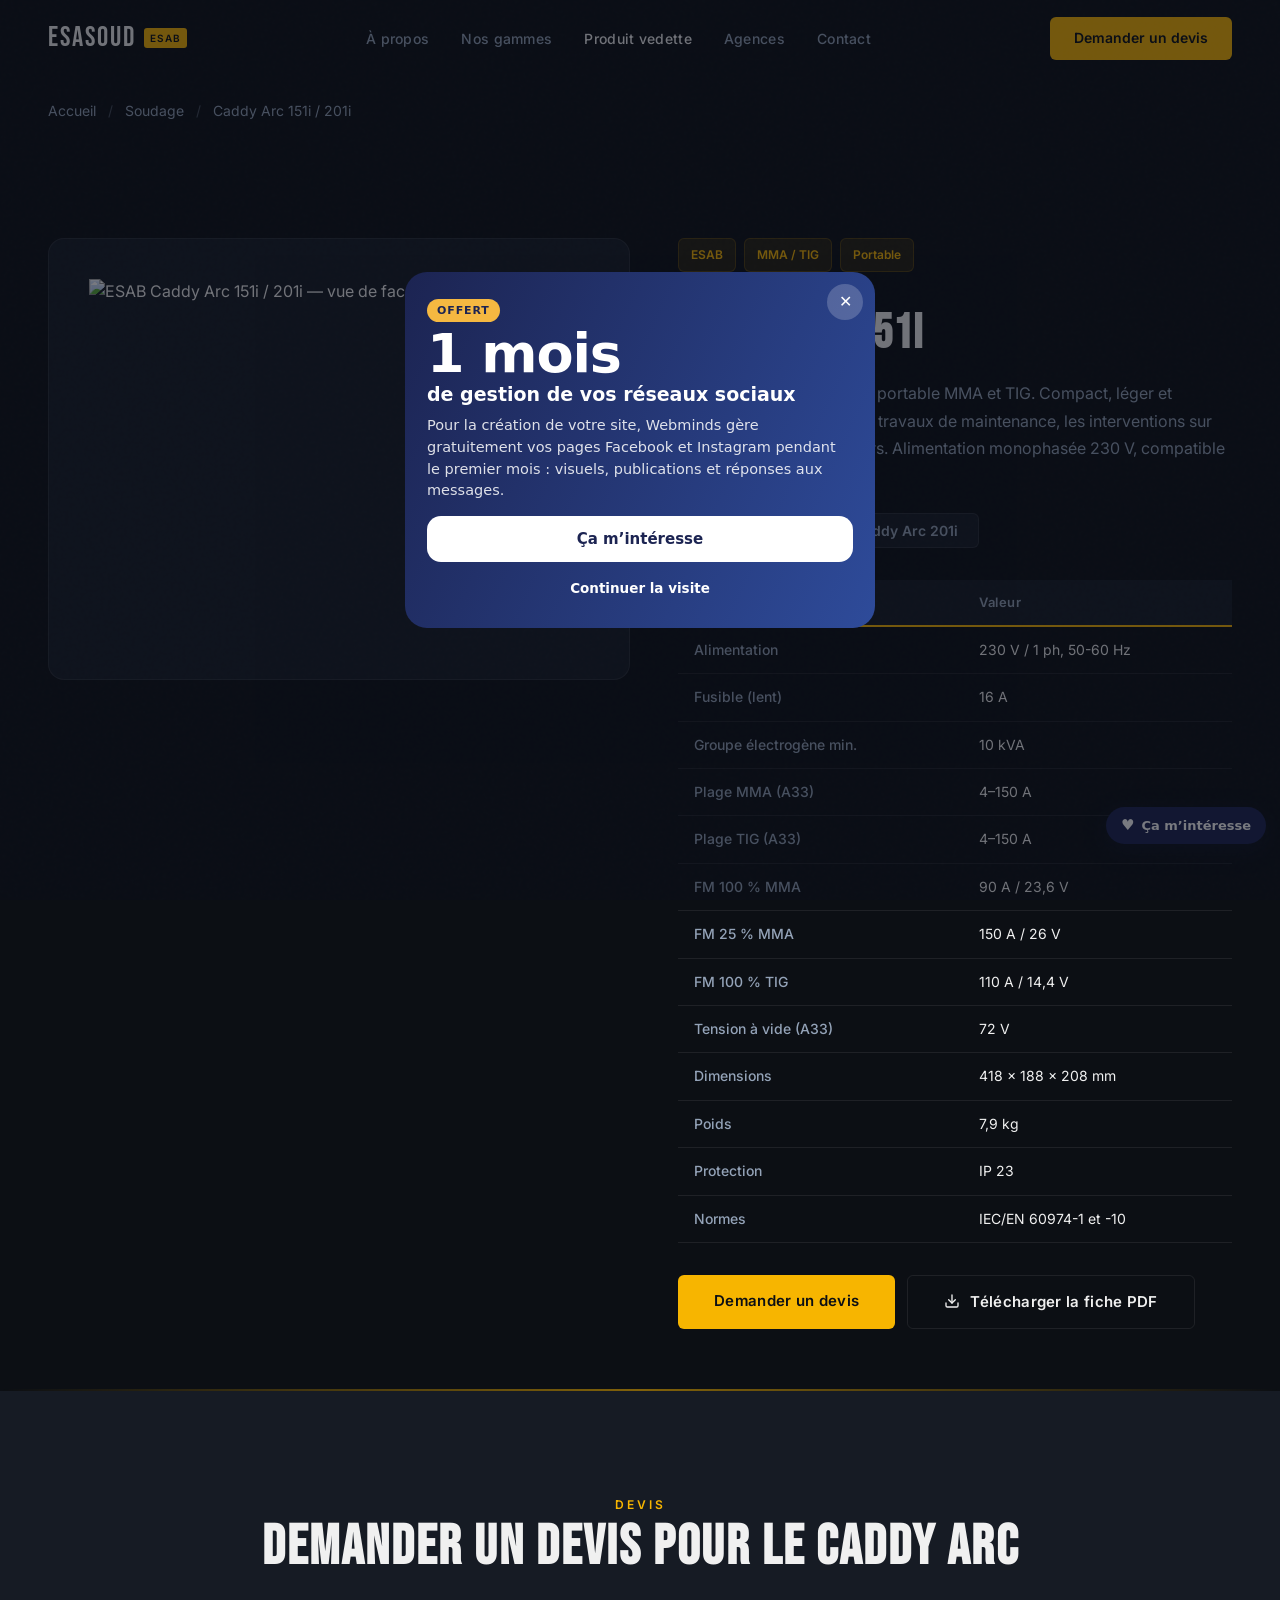
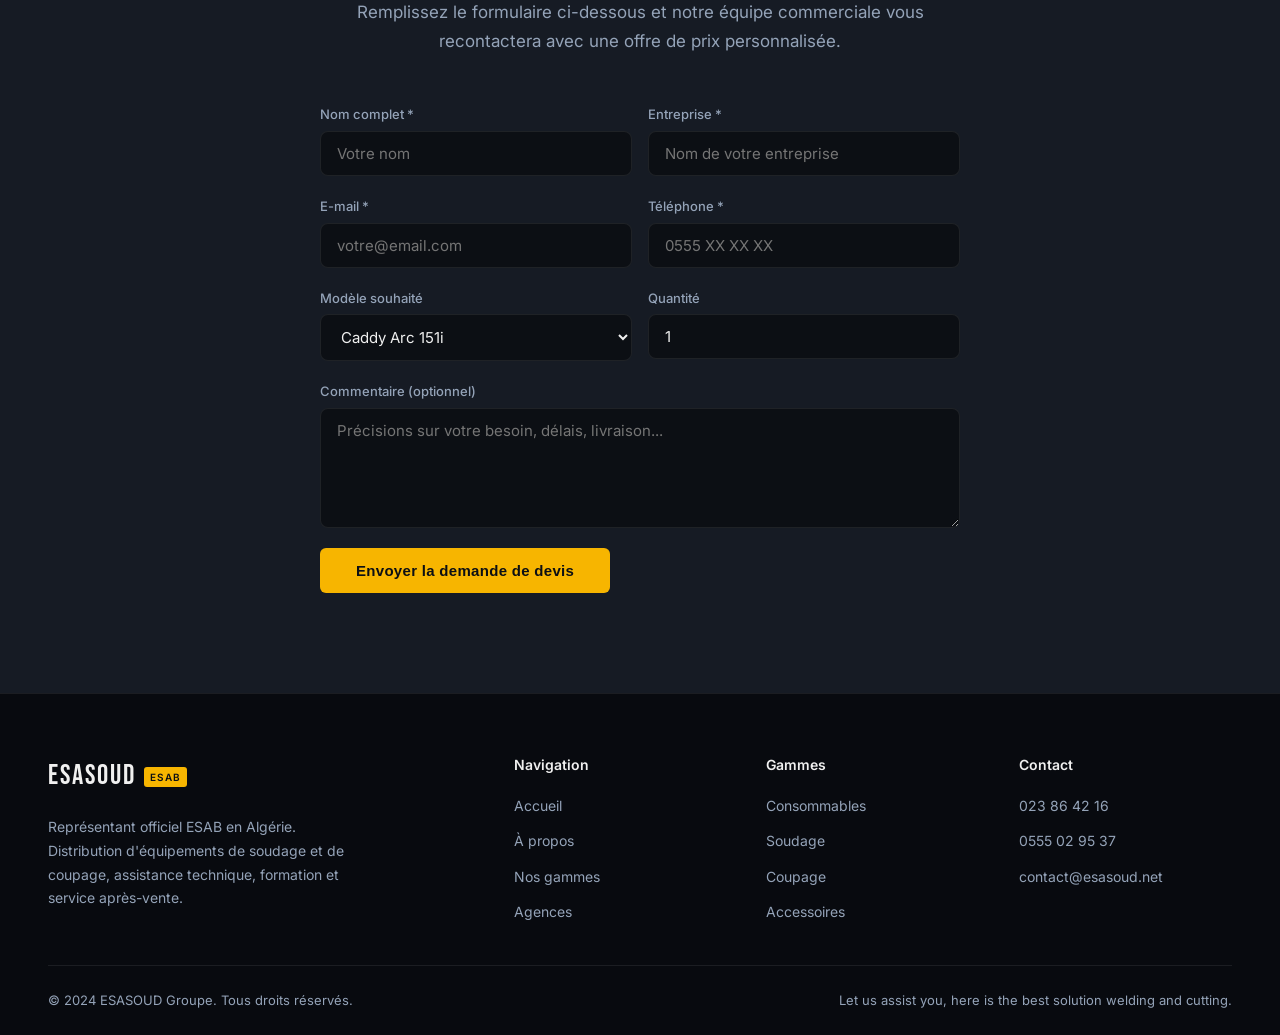
==== commit d2ca0480: "Pop-up « 1 mois de réseaux sociaux offert » et bouton « Ça m'intéresse » (envoi WhatsApp)" ====
--- a/produit.html
+++ b/produit.html
@@ -259,6 +259,42 @@
     </div>
   </footer>
 
-  <script src="assets/js/main.js"></script>
-</body>
+  <script src="assets/js/main.js"></script><script data-wml>(function(){if(window.__wmL)return;window.__wmL=1;
+var C={"p": "ESASOUD", "mail": null, "wa": "213797372452", "v": [["/", "Version corporate", "Claire et rassurante"]]};
+function ready(f){document.readyState==='loading'?document.addEventListener('DOMContentLoaded',f):f()}
+ready(function(){
+var css='.wmL-b{position:fixed;right:14px;bottom:calc(56px + env(safe-area-inset-bottom));z-index:2147483000;border:0;border-radius:999px;background:#1C2452;color:#fff;font:700 13px/1 system-ui,-apple-system,Segoe UI,Roboto,sans-serif;padding:11px 15px;box-shadow:0 6px 22px rgba(20,30,60,.35);cursor:pointer;display:flex;align-items:center;gap:7px}'
++'@media(max-width:520px){.wmL-b{bottom:calc(112px + env(safe-area-inset-bottom));font-size:12.5px;padding:10px 13px}}'
++'.wmL-m{position:fixed;inset:0;z-index:2147483001;background:rgba(10,14,25,.55);display:none;align-items:flex-end;justify-content:center;font-family:system-ui,-apple-system,Segoe UI,Roboto,sans-serif}.wmL-m.on{display:flex}@media(min-width:700px){.wmL-m{align-items:center;padding:20px}}'
++'.wmL-x{box-sizing:border-box;position:relative;background:#fff;color:#1C2452;width:100%;max-width:470px;max-height:92vh;overflow:auto;border-radius:22px 22px 0 0;padding:24px 22px calc(22px + env(safe-area-inset-bottom));text-align:left}@media(min-width:700px){.wmL-x{border-radius:22px}}'
++'.wmL-x *{box-sizing:border-box}.wmL-c{position:absolute;top:12px;right:12px;width:36px;height:36px;border:0;border-radius:50%;background:#F0F2F1;font-size:16px;cursor:pointer;color:#1C2452}'
++'.wmL-x h3{font:800 26px/1.1 system-ui,-apple-system,sans-serif;margin:4px 40px 10px 0;color:inherit}.wmL-x p{margin:0 0 14px;line-height:1.5;font-size:14.5px;opacity:.85}'
++'.wmL-o{background:linear-gradient(115deg,#1C2452,#2E4B9A);color:#fff}.wmL-o .wmL-c{background:rgba(255,255,255,.2);color:#fff}.wmL-big{font:900 54px/.95 system-ui,-apple-system,sans-serif;letter-spacing:-.02em;margin:6px 0 2px}.wmL-big small{display:block;font-size:19px;font-weight:700;letter-spacing:0;margin-top:6px}'
++'.wmL-tag{display:inline-block;background:#F5B841;color:#1C2452;font:800 11px system-ui,sans-serif;letter-spacing:.08em;border-radius:999px;padding:5px 10px}'
++'.wmL-btn{display:flex;align-items:center;justify-content:center;width:100%;border:0;border-radius:14px;padding:14px;font:800 15px system-ui,-apple-system,sans-serif;cursor:pointer;margin-top:8px}.wmL-w{background:#fff;color:#1C2452}.wmL-g{background:#1FAF55;color:#fff}.wmL-n{background:#1C2452;color:#fff}.wmL-l{background:transparent;color:inherit;font-weight:600;font-size:13.5px;padding:10px}'
++'.wmL-s{font:700 11.5px system-ui,sans-serif;text-transform:uppercase;letter-spacing:.06em;opacity:.6;margin:12px 0 8px}.wmL-ch{display:grid;gap:8px}.wmL-ch label{display:flex;align-items:center;gap:10px;border:1.5px solid #E2E6E3;border-radius:12px;padding:11px 12px;cursor:pointer;font-size:14px;font-weight:600}.wmL-ch label small{display:block;font-weight:500;opacity:.65;font-size:12px}.wmL-ch input{width:18px;height:18px;flex:none;accent-color:#1FAF55}'
++'.wmL-f{display:grid;gap:8px;margin:12px 0 6px}.wmL-f input{border:1.5px solid #E2E6E3;border-radius:12px;padding:12px;font:500 16px system-ui,sans-serif;color:#1C2452;background:#fff;-webkit-user-select:text!important;user-select:text!important;width:100%}'
++'.wmL-ok{text-align:center}.wmL-ok i{display:grid;place-items:center;width:64px;height:64px;margin:6px auto 12px;border-radius:50%;background:#E8F7EE;color:#1FAF55;font-style:normal;font-size:30px}';
+var st=document.createElement('style');st.textContent=css;document.head.appendChild(st);
+function ss(k,v){try{if(v===undefined)return sessionStorage.getItem(k);sessionStorage.setItem(k,v)}catch(e){}}
+var p=location.pathname,cur=0;C.v.forEach(function(v,i){if(v[0]!=='/'&&p.indexOf(v[0])===0)cur=i});
+var off=document.createElement('div');off.className='wmL-m';off.innerHTML='<div class="wmL-x wmL-o" role="dialog" aria-modal="true"><button class="wmL-c" type="button" aria-label="Fermer">✕</button><span class="wmL-tag">OFFERT</span><div class="wmL-big">1 mois<small>de gestion de vos réseaux sociaux</small></div><p style="margin-top:12px">Pour la création de votre site, Webminds gère gratuitement vos pages Facebook et Instagram pendant le premier mois : visuels, publications et réponses aux messages.</p><button class="wmL-btn wmL-w" type="button" data-i>Ça m’intéresse</button><button class="wmL-btn wmL-l" type="button" data-c>Continuer la visite</button></div>';
+var ch='';C.v.forEach(function(v,i){ch+='<label><input type="radio" name="wmLv" value="'+v[1]+'"'+(i===cur?' checked':'')+'><span>'+v[1]+(v[2]?'<small>'+v[2]+'</small>':'')+'</span></label>'});
+var it=document.createElement('div');it.className='wmL-m';it.innerHTML='<div class="wmL-x" role="dialog" aria-modal="true"><button class="wmL-c" type="button" aria-label="Fermer">✕</button><div data-s1><h3>Cette maquette vous plaît ?</h3><p>Choisissez la version qui vous intéresse : Webminds vous recontacte pour vous la présenter.</p>'+(C.v.length>1?'<div class="wmL-s">La version préférée</div><div class="wmL-ch">'+ch+'</div>':'')+'<div class="wmL-s">En plus</div><div class="wmL-ch"><label><input type="checkbox" value="Gestion des réseaux sociaux (1 mois offert)"><span>Réseaux sociaux<small>1 mois de gestion offert avec le site</small></span></label></div><div class="wmL-f"><input name="n" placeholder="Votre nom" autocomplete="name"><input name="t" type="tel" inputmode="tel" placeholder="Votre téléphone (facultatif)" autocomplete="tel"></div><button class="wmL-btn wmL-g" type="button" data-w>Envoyer sur WhatsApp</button>'+(C.mail?'<button class="wmL-btn wmL-l" type="button" data-e>Envoyer par e-mail</button>':'')+'</div><div class="wmL-ok" data-s2 hidden><i>✓</i><h3 style="margin:0 0 8px">Merci !</h3><p>Votre choix a bien été transmis à Webminds. Nous vous recontactons très vite.</p><button class="wmL-btn wmL-n" type="button" data-c>Continuer la visite</button></div></div>';
+document.body.appendChild(off);document.body.appendChild(it);
+var b=document.createElement('button');b.type='button';b.className='wmL-b';b.innerHTML='<b style="font-size:15px">♥</b>Ça m’intéresse';document.body.appendChild(b);
+function op(m){off.classList.remove('on');it.classList.remove('on');m.classList.add('on')}
+[off,it].forEach(function(m){m.addEventListener('click',function(e){if(e.target===m||e.target.closest('.wmL-c')||e.target.closest('[data-c]'))m.classList.remove('on')})});
+b.onclick=function(){op(it)};off.querySelector('[data-i]').onclick=function(){op(it)};
+function msg(){var v=(it.querySelector('input[name=wmLv]:checked')||{}).value||C.v[cur][1],x=[].map.call(it.querySelectorAll('input[type=checkbox]:checked'),function(c){return c.value}),n=it.querySelector('[name=n]').value.trim(),t=it.querySelector('[name=t]').value.trim();
+ return{v:v,x:x,n:n,t:t,txt:'Bonjour Webminds, la maquette '+C.p+' m’intéresse.\nVersion préférée : '+v+(x.length?'\nEn plus : '+x.join(', '):'')+(n?'\nNom : '+n:'')+(t?'\nTéléphone : '+t:'')+'\nLien : '+location.origin+C.v[cur][0]}}
+function mail(m){if(!C.mail)return;try{fetch('https://formsubmit.co/ajax/'+C.mail,{method:'POST',keepalive:true,headers:{'Content-Type':'application/json','Accept':'application/json'},body:JSON.stringify({_subject:'Maquette '+C.p+' : intéressé ('+m.v+')',Prospect:C.p,Version:m.v,Options:m.x.join(', ')||'-',Nom:m.n||'-',Telephone:m.t||'-',Lien:location.origin+C.v[cur][0],_template:'table',_captcha:'false'})}).catch(function(){})}catch(e){}}
+function done(){it.querySelector('[data-s1]').hidden=true;it.querySelector('[data-s2]').hidden=false;ss('wmL-sent','1')}
+it.querySelector('[data-w]').onclick=function(){var m=msg();mail(m);done();location.href='https://wa.me/'+C.wa+'?text='+encodeURIComponent(m.txt)};
+var e=it.querySelector('[data-e]');if(e)e.onclick=function(){mail(msg());done()};
+var sh=ss('wmL-off');addEventListener('scroll',function(){var r=(scrollY+innerHeight)/document.documentElement.scrollHeight;
+ if(!sh&&scrollY>500&&r>.3){sh=1;ss('wmL-off','1');op(off)}
+ if(!ss('wmL-it')&&!ss('wmL-sent')&&sh&&r>.92&&!off.classList.contains('on')){ss('wmL-it','1');op(it)}},{passive:true});
+});})();
+</script></body>
 </html>
